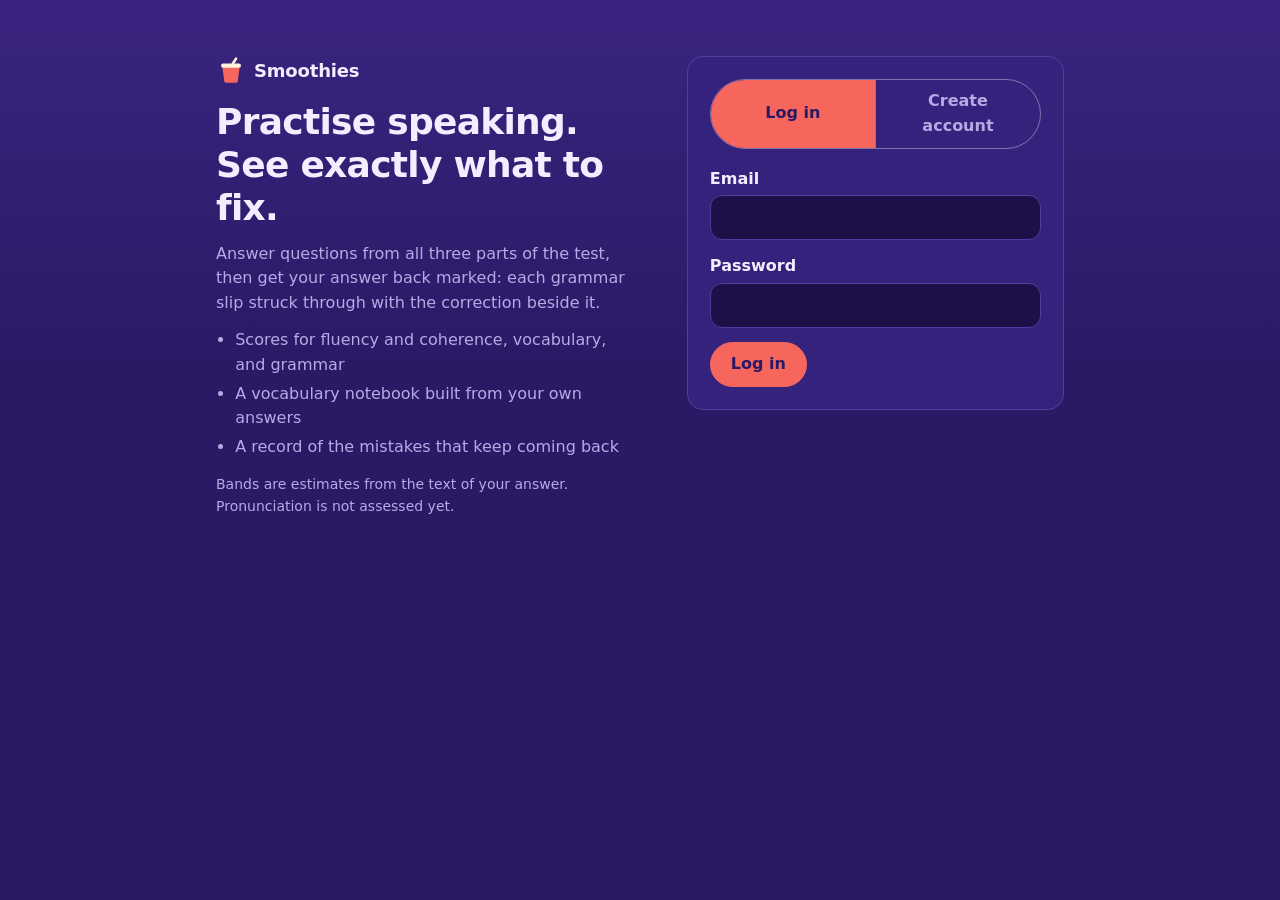
==== frontend/app/index.html @ 10e9349b "animation" ====
<!doctype html>
<html lang="en">
<head>
  <meta charset="utf-8">
  <meta name="viewport" content="width=device-width, initial-scale=1">
  <title>Smoothies</title>
  <meta name="description" content="Practise IELTS Speaking, get your answers marked, and track the mistakes that keep coming back.">
  <meta name="color-scheme" content="dark">
  <link rel="icon" href="data:image/svg+xml,%3Csvg xmlns='http://www.w3.org/2000/svg' viewBox='0 0 32 32'%3E%3Crect width='32' height='32' rx='8' fill='%232a1a66'/%3E%3Cpath d='M9 12h14l-2 15H11z' fill='%23f6665c'/%3E%3Crect x='7' y='9' width='18' height='4' rx='2' fill='%23fff1dc'/%3E%3Cpath d='M18 9l3-6' stroke='%23fff1dc' stroke-width='2.4' stroke-linecap='round'/%3E%3C/svg%3E">
  <link rel="stylesheet" href="../css/styles.css">
</head>
<body>
  <div id="app"></div>
  <div id="toasts" role="status" aria-live="polite"></div>
  <noscript><p style="padding:1rem">This app needs JavaScript to run.</p></noscript>
  <script type="module" src="../js/main.js"></script>
</body>
</html>
---- frontend/css/styles.css ----
/* ---------- tokens ---------- */
:root {
  color-scheme: dark;

  /* purples taken from the reference scene, coral and cream from the smoothie animation */
  --bg: #2a1a66;
  --bg-deep: #1d1049;
  --sky: #5b3f9a;
  --surface: #35227d;
  --surface-2: #412c91;
  --ink: #f3eeff;
  --muted: #b8a9e6;
  --line: #4f3c9e;

  --accent: #f6665c;
  --accent-ink: #2a1a66;
  --accent-soft: rgba(246, 102, 92, 0.18);
  --accent-text: #ff9a92;

  --red: #ff9db0;
  --red-soft: rgba(255, 157, 176, 0.14);
  --green: #7fe3bd;
  --green-soft: rgba(127, 227, 189, 0.13);

  /* "exam paper" surfaces keep a light background so red and green pen marks read clearly */
  --paper: #fff6e6;
  --paper-ink: #2b2a57;
  --pen-red: #c2264b;
  --pen-red-soft: #fde3e9;
  --pen-green: #167a57;
  --pen-green-soft: #d9f3e7;

  --focus: #ffd2a8;

  --font-ui: "Segoe UI Variable Text", "Segoe UI", system-ui, -apple-system, "Helvetica Neue", Arial, sans-serif;
  --font-display: "Segoe UI Variable Display", "Segoe UI", system-ui, -apple-system, "Helvetica Neue", Arial, sans-serif;
  --font-script: Georgia, "Iowan Old Style", "Palatino Linotype", "Times New Roman", serif;

  --step--1: 0.875rem;
  --step-0: 1rem;
  --step-1: 1.25rem;
  --step-2: 1.625rem;
  --step-3: 2.125rem;
  --radius: 12px;
}

/* ---------- base ---------- */
* { box-sizing: border-box; }
html { -webkit-text-size-adjust: 100%; }
body {
  margin: 0;
  background: var(--bg);
  background-image: linear-gradient(#3a2480 0, var(--bg) 360px);
  background-repeat: no-repeat;
  color: var(--ink);
  font: 400 var(--step-0)/1.55 var(--font-ui);
}
h1, h2, h3, h4 { line-height: 1.2; margin: 0; font-weight: 650; letter-spacing: -0.01em; font-family: var(--font-display); }
h1 { font-size: var(--step-3); }
h2 { font-size: var(--step-2); }
h3 { font-size: var(--step-1); }
h4 { font-size: var(--step-0); }
p { margin: 0 0 0.75em; max-width: 68ch; }
a { color: var(--accent-text); }
ul, ol { margin: 0; padding-left: 1.2em; }
li + li { margin-top: 0.25em; }
button, input, select, textarea { font: inherit; color: inherit; }
:focus-visible { outline: 3px solid var(--focus); outline-offset: 2px; border-radius: 4px; }
[hidden] { display: none !important; }
::selection { background: var(--accent); color: var(--accent-ink); }
.muted { color: var(--muted); }
.small { font-size: var(--step--1); }
.sr-only { position: absolute; width: 1px; height: 1px; overflow: hidden; clip: rect(0 0 0 0); white-space: nowrap; }

/* ---------- shell ---------- */
.topbar {
  background: rgba(29, 16, 73, 0.88);
  -webkit-backdrop-filter: blur(10px);
  backdrop-filter: blur(10px);
  border-bottom: 1px solid rgba(255, 255, 255, 0.08);
  position: sticky; top: 0; z-index: 10;
}
.topbar-inner {
  max-width: 1000px; margin: 0 auto; padding: 0 16px;
  display: flex; align-items: center; gap: 24px; min-height: 60px; flex-wrap: wrap;
}
.brand { font-weight: 750; color: var(--ink); text-decoration: none; display: flex; align-items: center; gap: 8px; font-family: var(--font-display); font-size: 1.125rem; letter-spacing: -0.01em; }
.brand-mark { display: inline-grid; place-items: center; }
.nav { display: flex; gap: 4px; flex: 1; overflow-x: auto; justify-content: center; }
.nav a {
  color: var(--ink); opacity: 0.72; text-decoration: none; padding: 22px 12px 18px; border-bottom: 2px solid transparent;
  white-space: nowrap; font-size: 0.75rem; letter-spacing: 0.12em; text-transform: uppercase; font-weight: 500;
}
.nav a:hover { opacity: 1; }
.nav a[aria-current="page"] { opacity: 1; border-bottom-color: var(--ink); }
.user-menu { display: flex; align-items: center; gap: 14px; font-size: var(--step--1); }
.user-menu a { color: var(--muted); }

.page { max-width: 920px; margin: 0 auto; padding: 36px 16px 80px; }
.page-head { margin-bottom: 28px; }
.page-head h1 { margin-bottom: 6px; font-weight: 750; }
.lede { color: var(--muted); margin: 0; }

.section { border-top: 1px solid var(--line); padding: 24px 0; }
.section > h2, .section > h3 { margin-bottom: 14px; }
.section-head { display: flex; align-items: baseline; justify-content: space-between; gap: 12px; flex-wrap: wrap; margin-bottom: 14px; }
.section-head h2, .section-head h3 { margin: 0; }
.cols { display: grid; gap: 32px; grid-template-columns: 1fr 1fr; }
@media (max-width: 720px) {
  .cols { grid-template-columns: 1fr; gap: 24px; }
  .topbar-inner { gap: 4px 16px; padding-top: 8px; }
  .nav { order: 3; flex-basis: 100%; justify-content: flex-start; }
  .nav a { padding-top: 14px; }
  .user-menu { margin-left: auto; }
}

/* ---------- buttons & forms ---------- */
.btn {
  display: inline-flex; align-items: center; justify-content: center; gap: 8px;
  border: 1.5px solid rgba(243, 238, 255, 0.55); background: transparent; color: var(--ink);
  padding: 9px 20px; border-radius: 999px; cursor: pointer; font-weight: 600; text-decoration: none;
  min-height: 42px;
}
.btn:hover { background: rgba(255, 255, 255, 0.09); border-color: var(--ink); }
.btn:disabled { opacity: 0.55; cursor: not-allowed; }
.btn-primary { background: var(--accent); border-color: var(--accent); color: var(--accent-ink); }
.btn-primary:hover { background: var(--accent); border-color: var(--accent); filter: brightness(1.08); }
.btn-quiet { background: transparent; border-color: transparent; color: var(--accent-text); padding-inline: 10px; }
.btn-quiet:hover { background: var(--accent-soft); border-color: transparent; }
.btn-danger { color: var(--red); }
.btn-small { min-height: 34px; padding: 5px 16px; font-size: 0.8125rem; }
.btn-lg { min-height: 50px; padding: 12px 28px; font-size: 1.0625rem; }
.btn-row { display: flex; flex-wrap: wrap; gap: 10px; align-items: center; }

label { display: block; font-weight: 550; margin-bottom: 4px; }
.field { margin-bottom: 14px; }
.field .hint { color: var(--muted); font-size: var(--step--1); margin-top: 4px; }
input[type="text"], input[type="email"], input[type="password"], input[type="number"], select, textarea {
  width: 100%; padding: 9px 14px; border: 1.5px solid var(--line); border-radius: var(--radius);
  background: var(--bg-deep); min-height: 42px; color: var(--ink);
}
input::placeholder, textarea::placeholder { color: var(--muted); opacity: 0.8; }
input:disabled { opacity: 0.6; }
select option { background: var(--bg-deep); color: var(--ink); }
/* the answer box is a sheet of exam paper */
textarea {
  resize: vertical; min-height: 180px; line-height: 1.6; font-family: var(--font-script); font-size: 1.05rem;
  background: var(--paper); color: var(--paper-ink); border-color: transparent;
}
textarea::placeholder { color: #7b7699; }
.inline-fields { display: flex; flex-wrap: wrap; gap: 12px; align-items: flex-end; }
.inline-fields .field { margin-bottom: 0; }
.check { display: flex; gap: 8px; align-items: center; font-weight: 400; margin: 0; }
.check input { width: auto; min-height: 0; accent-color: var(--accent); }

.seg { display: inline-flex; border: 1.5px solid rgba(243, 238, 255, 0.4); border-radius: 999px; overflow: hidden; }
.seg button { border: 0; background: transparent; padding: 9px 20px; cursor: pointer; font-weight: 600; color: var(--muted); }
.seg button + button { border-left: 1.5px solid rgba(243, 238, 255, 0.4); }
.seg button:hover { color: var(--ink); }
.seg button[aria-pressed="true"] { background: var(--accent); color: var(--accent-ink); }
.seg-desc { margin-top: 8px; }

/* ---------- small parts ---------- */
.chip {
  display: inline-block; padding: 1px 10px; border-radius: 999px; font-size: 0.8125rem;
  background: rgba(255, 255, 255, 0.07); border: 1px solid var(--line); color: var(--muted); white-space: nowrap;
}
.chip-accent { background: var(--accent-soft); border-color: transparent; color: var(--accent-text); }
.chip-green { background: var(--green-soft); border-color: transparent; color: var(--green); }
.chip-red { background: var(--accent-soft); border-color: transparent; color: var(--accent-text); }

.callout { padding: 12px 14px; border-radius: var(--radius); border: 1px solid var(--line); background: var(--surface); }
.callout.error { background: var(--accent-soft); border-color: rgba(246, 102, 92, 0.4); color: var(--ink); }
.callout.error strong { color: var(--accent-text); }
.callout.info { background: var(--surface-2); border-color: transparent; }

.loading { display: flex; gap: 10px; align-items: center; color: var(--muted); padding: 16px 0; }
.spinner { width: 18px; height: 18px; border-radius: 50%; border: 3px solid var(--line); border-top-color: var(--accent); animation: spin 0.8s linear infinite; }
@keyframes spin { to { transform: rotate(360deg); } }

.empty { padding: 28px 0; }
.empty h3 { margin-bottom: 6px; }
.empty p { color: var(--muted); }

.stats { display: flex; flex-wrap: wrap; margin: 0; padding: 0; }
.stats > div { padding: 4px 28px 4px 0; margin-right: 28px; border-right: 1px solid var(--line); min-width: 96px; display: flex; flex-direction: column; }
.stats > div:last-child { border-right: 0; margin-right: 0; }
.stats dt { color: var(--muted); font-size: var(--step--1); order: 2; }
.stats dd { margin: 0; font-family: var(--font-script); font-size: var(--step-3); line-height: 1.1; order: 1; }
@media (max-width: 600px) { .stats > div { border-right: 0; margin-right: 0; padding-right: 24px; margin-bottom: 12px; } }

.bar { height: 8px; border-radius: 999px; background: rgba(255, 255, 255, 0.12); overflow: hidden; }
.bar-fill { height: 100%; background: #d9cffb; border-radius: 999px; }
.bar-row { margin-bottom: 14px; }
.bar-row .bar-label { display: flex; justify-content: space-between; margin-bottom: 4px; gap: 12px; }
.bar-row .bar-label strong { font-family: var(--font-script); font-size: var(--step-1); }
.bar-row.weakest .bar-fill { background: var(--accent); }

/* list rows (sessions, questions, vocabulary, issues) */
.rows { list-style: none; padding: 0; margin: 0; }
.rows > li { padding: 14px 0; border-top: 1px solid var(--line); margin: 0; }
.rows > li:first-child { border-top: 0; }
.row-main { display: flex; justify-content: space-between; align-items: flex-start; gap: 16px; flex-wrap: wrap; }
.row-title { font-weight: 600; }
.row-title a { color: inherit; text-decoration: none; }
.row-title a:hover { text-decoration: underline; }
.row-meta { display: flex; gap: 8px; flex-wrap: wrap; align-items: center; margin-top: 4px; }
.example { color: var(--muted); margin: 4px 0 0; font-style: italic; }

/* ---------- band numerals ---------- */
.band { font-family: var(--font-script); font-weight: 700; font-variant-numeric: lining-nums; }
.band-hero { display: flex; gap: 28px; align-items: center; flex-wrap: wrap; padding: 8px 0 24px; }
.band-hero .band-big { font-size: 5rem; line-height: 1; color: var(--ink); }
.band-hero .band-caption { color: var(--muted); font-size: var(--step--1); display: block; }
.mini-scores { display: flex; gap: 22px; flex-wrap: wrap; margin: 0; }
.mini-scores div { display: flex; flex-direction: column; }
.mini-scores dt { color: var(--muted); font-size: var(--step--1); order: 2; }
.mini-scores dd { margin: 0; font-family: var(--font-script); font-size: var(--step-2); order: 1; }

/* ---------- the marked script (exam paper) ---------- */
.script {
  background: var(--paper); color: var(--paper-ink); border-radius: var(--radius);
  padding: 18px 22px; border-left: 5px solid var(--accent);
}
.transcript { font-family: var(--font-script); font-size: 1.1rem; line-height: 1.9; margin: 0; white-space: pre-wrap; max-width: none; }
.transcript del.err {
  text-decoration: line-through; text-decoration-color: var(--pen-red); text-decoration-thickness: 2px;
  color: var(--pen-red); background: var(--pen-red-soft); padding: 0 2px; border-radius: 3px;
}
.transcript ins.fix {
  text-decoration: none; color: var(--pen-green); background: var(--pen-green-soft); padding: 0 3px; border-radius: 3px; font-weight: 600;
}
.legend { display: flex; gap: 18px; flex-wrap: wrap; margin-top: 10px; font-size: var(--step--1); color: var(--muted); }
.legend del { color: var(--red); text-decoration-thickness: 2px; }
.legend ins { color: var(--green); text-decoration: none; font-weight: 600; }

.issue { padding: 12px 0; border-top: 1px solid var(--line); }
.issue:first-child { border-top: 0; }
.issue .pair { font-family: var(--font-script); font-size: 1.05rem; }
.issue del { color: var(--red); text-decoration-thickness: 2px; }
.issue ins { color: var(--green); text-decoration: none; font-weight: 600; }

.criterion { padding: 16px 0; border-top: 1px solid var(--line); }
.criterion:first-child { border-top: 0; }
.criterion-head { display: flex; justify-content: space-between; align-items: baseline; gap: 12px; margin-bottom: 6px; }
.criterion-head .band { font-size: var(--step-2); }
.pros-cons { display: grid; grid-template-columns: 1fr 1fr; gap: 24px; margin-top: 10px; }
@media (max-width: 640px) { .pros-cons { grid-template-columns: 1fr; gap: 10px; } }
.pros-cons h4 { font-size: var(--step--1); margin-bottom: 4px; color: var(--muted); font-weight: 600; }

.improved {
  font-family: var(--font-script); font-size: 1.05rem; line-height: 1.8; background: var(--green-soft);
  border-left: 5px solid var(--green); padding: 16px 18px; border-radius: var(--radius); margin: 0; max-width: none;
}
.vocab-grid { display: grid; gap: 12px; grid-template-columns: repeat(auto-fill, minmax(260px, 1fr)); }
.vocab { border: 1px solid var(--line); background: var(--surface); border-radius: var(--radius); padding: 12px 14px; }
.vocab .term { font-weight: 650; }
.vocab p { margin: 4px 0 0; }

.question-card { border-left: 5px solid var(--accent); padding: 4px 0 4px 18px; margin-bottom: 18px; }
.question-card .q-text { font-family: var(--font-script); font-size: var(--step-1); margin: 0 0 6px; max-width: 60ch; }
.question-card ul { color: var(--muted); }
.counter { display: flex; justify-content: space-between; gap: 12px; flex-wrap: wrap; margin: 6px 0 14px; color: var(--muted); font-size: var(--step--1); }
.timer { font-variant-numeric: tabular-nums; font-weight: 600; color: var(--ink); }

/* ---------- chart ---------- */
.chart { width: 100%; height: auto; display: block; }
.chart .grid-line { stroke: rgba(255, 255, 255, 0.12); stroke-width: 1; }
.chart .axis-label { fill: var(--muted); font-size: 11px; font-family: var(--font-ui); }
.chart .trend-line { fill: none; stroke: #d9cffb; stroke-width: 2.5; stroke-linejoin: round; stroke-linecap: round; }
.chart .trend-dot { fill: var(--bg); stroke: var(--accent); stroke-width: 3; }
.chart .trend-target { stroke: var(--green); stroke-width: 1.5; stroke-dasharray: 5 4; }
.chart .target-label { fill: var(--green); font-size: 11px; }

/* ---------- auth ---------- */
.auth { max-width: 880px; margin: 0 auto; padding: 56px 16px; display: grid; grid-template-columns: 1.1fr 1fr; gap: 56px; align-items: start; }
@media (max-width: 760px) { .auth { grid-template-columns: 1fr; gap: 28px; padding-top: 32px; } }
.auth h1 { margin: 14px 0 12px; font-size: 2.25rem; font-weight: 800; letter-spacing: -0.02em; }
.auth .pitch p, .auth .pitch ul { color: var(--muted); }
.auth-form { background: var(--surface); border: 1px solid var(--line); border-radius: 16px; padding: 22px; }
.auth-form .seg { margin-bottom: 18px; width: 100%; }
.auth-form .seg button { flex: 1; }

/* ---------- toasts ---------- */
#toasts { position: fixed; bottom: 16px; right: 16px; left: 16px; display: flex; flex-direction: column; align-items: flex-end; gap: 8px; pointer-events: none; z-index: 50; }
.toast { pointer-events: auto; max-width: 440px; background: var(--paper); color: var(--paper-ink); padding: 10px 16px; border-radius: var(--radius); box-shadow: 0 6px 24px rgba(0, 0, 0, 0.35); font-weight: 550; }
.toast.error { background: var(--accent); color: var(--accent-ink); }
.toast.success { background: var(--green); color: #0f3d2c; }

details.more { margin-top: 10px; }
details.more > summary { cursor: pointer; color: var(--accent-text); font-weight: 600; padding: 6px 0; }

@media (prefers-reduced-motion: reduce) {
  .spinner { animation-duration: 2.4s; }
}
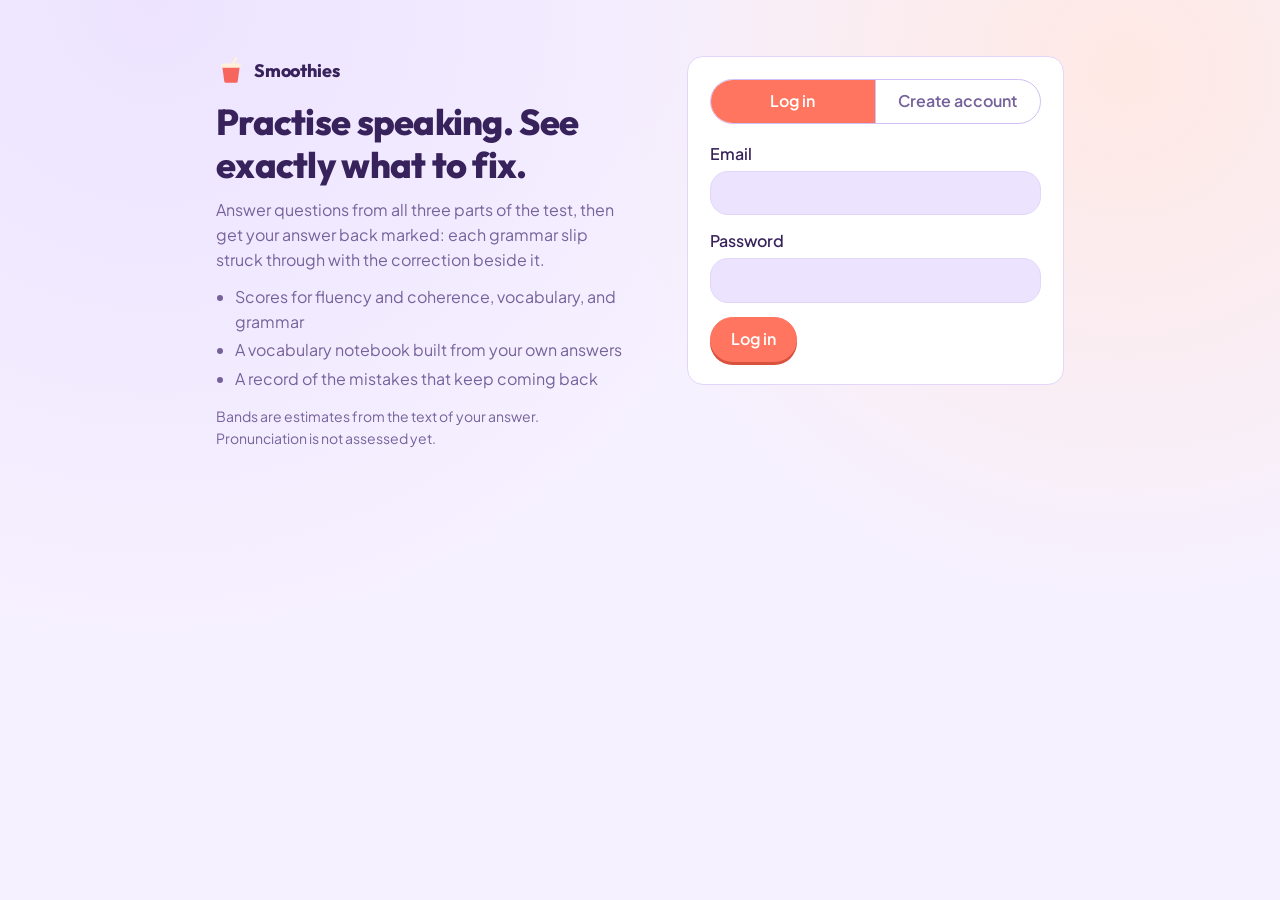
==== commit 7d302751: "new features" ====
--- a/frontend/app/index.html
+++ b/frontend/app/index.html
@@ -8,6 +8,13 @@
   <meta name="color-scheme" content="dark">
   <link rel="icon" href="data:image/svg+xml,%3Csvg xmlns='http://www.w3.org/2000/svg' viewBox='0 0 32 32'%3E%3Crect width='32' height='32' rx='8' fill='%232a1a66'/%3E%3Cpath d='M9 12h14l-2 15H11z' fill='%23f6665c'/%3E%3Crect x='7' y='9' width='18' height='4' rx='2' fill='%23fff1dc'/%3E%3Cpath d='M18 9l3-6' stroke='%23fff1dc' stroke-width='2.4' stroke-linecap='round'/%3E%3C/svg%3E">
   <link rel="stylesheet" href="../css/styles.css">
+  <link rel="stylesheet" href="../css/features.css">
+  <link rel="preconnect" href="https://fonts.googleapis.com" />
+<link rel="preconnect" href="https://fonts.gstatic.com" crossorigin />
+<link
+  href="https://fonts.googleapis.com/css2?family=Fraunces:opsz,wght@9..144,600;9..144,700&family=Outfit:wght@600;700;800&family=Plus+Jakarta+Sans:wght@400;500;600;700&display=swap"
+  rel="stylesheet"
+/>
 </head>
 <body>
   <div id="app"></div>
--- a/frontend/css/styles.css
+++ b/frontend/css/styles.css
@@ -1,59 +1,63 @@
 /* ---------- tokens ---------- */
 :root {
-  color-scheme: dark;
-
-  /* purples taken from the reference scene, coral and cream from the smoothie animation */
-  --bg: #2a1a66;
-  --bg-deep: #1d1049;
-  --sky: #5b3f9a;
-  --surface: #35227d;
-  --surface-2: #412c91;
-  --ink: #f3eeff;
-  --muted: #b8a9e6;
-  --line: #4f3c9e;
-
-  --accent: #f6665c;
-  --accent-ink: #2a1a66;
-  --accent-soft: rgba(246, 102, 92, 0.18);
-  --accent-text: #ff9a92;
-
-  --red: #ff9db0;
-  --red-soft: rgba(255, 157, 176, 0.14);
-  --green: #7fe3bd;
-  --green-soft: rgba(127, 227, 189, 0.13);
-
-  /* "exam paper" surfaces keep a light background so red and green pen marks read clearly */
-  --paper: #fff6e6;
-  --paper-ink: #2b2a57;
-  --pen-red: #c2264b;
+  color-scheme: light;
+
+  /* airy lavender background & crisp white/lilac surfaces */
+  --bg: #f6f1ff;
+  --bg-deep: #ece3ff;
+  --sky: #dfd1ff;
+  --surface: #ffffff;
+  --surface-2: #f1e9ff;
+  --ink: #38225c;         /* deep plum ink (from the mascot's outlines) */
+  --muted: #76629b;       /* soft muted violet */
+  --line: #e2d6fa;        /* delicate lilac borders */
+
+  /* coral smoothie accent */
+  --accent: #ff755f;
+  --accent-ink: #ffffff;
+  --accent-soft: rgba(255, 117, 95, 0.14);
+  --accent-text: #e0523c;
+
+  /* sparkle yellow & feedback colors */
+  --sparkle: #ffd15c;
+  --red: #d94162;
+  --red-soft: #ffe5eb;
+  --green: #169c6d;
+  --green-soft: #dff7ed;
+
+  /* warm book-page cream for exam transcripts */
+  --paper: #fffaf2;
+  --paper-ink: #38225c;
+  --pen-red: #c92a4c;
   --pen-red-soft: #fde3e9;
-  --pen-green: #167a57;
+  --pen-green: #147a55;
   --pen-green-soft: #d9f3e7;
 
-  --focus: #ffd2a8;
-
-  --font-ui: "Segoe UI Variable Text", "Segoe UI", system-ui, -apple-system, "Helvetica Neue", Arial, sans-serif;
-  --font-display: "Segoe UI Variable Display", "Segoe UI", system-ui, -apple-system, "Helvetica Neue", Arial, sans-serif;
-  --font-script: Georgia, "Iowan Old Style", "Palatino Linotype", "Times New Roman", serif;
+  --focus: #ff9f87;
+
+  --font-ui: "Plus Jakarta Sans", "Inter", system-ui, -apple-system, sans-serif;
+  --font-display: "Outfit", "Plus Jakarta Sans", system-ui, -apple-system, sans-serif;
+  --font-script: "Fraunces", Georgia, serif;
 
   --step--1: 0.875rem;
   --step-0: 1rem;
   --step-1: 1.25rem;
   --step-2: 1.625rem;
   --step-3: 2.125rem;
-  --radius: 12px;
-}
-
+  --radius: 18px;         /* rounder, friendlier corners */
+}
 /* ---------- base ---------- */
 * { box-sizing: border-box; }
 html { -webkit-text-size-adjust: 100%; }
 body {
   margin: 0;
   background: var(--bg);
-  background-image: linear-gradient(#3a2480 0, var(--bg) 360px);
-  background-repeat: no-repeat;
+  background-image: radial-gradient(circle at 12% 0%, #ede3ff 0%, transparent 45%),
+                    radial-gradient(circle at 88% 8%, #ffe9e4 0%, transparent 38%);
+  background-attachment: fixed;
   color: var(--ink);
   font: 400 var(--step-0)/1.55 var(--font-ui);
+  -webkit-font-smoothing: antialiased;
 }
 h1, h2, h3, h4 { line-height: 1.2; margin: 0; font-weight: 650; letter-spacing: -0.01em; font-family: var(--font-display); }
 h1 { font-size: var(--step-3); }
@@ -81,14 +85,15 @@
   position: sticky; top: 0; z-index: 10;
 }
 .topbar-inner {
-  max-width: 1000px; margin: 0 auto; padding: 0 16px;
+  max-width: 1240px; margin: 0 auto; padding: 0 16px;
   display: flex; align-items: center; gap: 24px; min-height: 60px; flex-wrap: wrap;
 }
 .brand { font-weight: 750; color: var(--ink); text-decoration: none; display: flex; align-items: center; gap: 8px; font-family: var(--font-display); font-size: 1.125rem; letter-spacing: -0.01em; }
 .brand-mark { display: inline-grid; place-items: center; }
-.nav { display: flex; gap: 4px; flex: 1; overflow-x: auto; justify-content: center; }
+.nav { display: flex; gap: 2px; flex: 1 1 auto; min-width: 0; overflow-x: auto; justify-content: center; scrollbar-width: none; }
+.nav a { flex: none; }
 .nav a {
-  color: var(--ink); opacity: 0.72; text-decoration: none; padding: 22px 12px 18px; border-bottom: 2px solid transparent;
+  color: var(--ink); opacity: 0.72; text-decoration: none; padding: 22px 10px 18px; border-bottom: 2px solid transparent;
   white-space: nowrap; font-size: 0.75rem; letter-spacing: 0.12em; text-transform: uppercase; font-weight: 500;
 }
 .nav a:hover { opacity: 1; }
@@ -215,8 +220,11 @@
 .mini-scores { display: flex; gap: 22px; flex-wrap: wrap; margin: 0; }
 .mini-scores div { display: flex; flex-direction: column; }
 .mini-scores dt { color: var(--muted); font-size: var(--step--1); order: 2; }
-.mini-scores dd { margin: 0; font-family: var(--font-script); font-size: var(--step-2); order: 1; }
-
+.mini-scores dd {
+  font-family: var(--font-display);
+  font-weight: 700;
+  font-variant-numeric: tabular-nums;
+}
 /* ---------- the marked script (exam paper) ---------- */
 .script {
   background: var(--paper); color: var(--paper-ink); border-radius: var(--radius);
@@ -293,3 +301,134 @@
 @media (prefers-reduced-motion: reduce) {
   .spinner { animation-duration: 2.4s; }
 }
+
+.page.wide { max-width: 1240px; }
+
+
+
+/*new styles*/
+/* ---------- Pastel Theme Overrides ---------- */
+.topbar {
+  background: rgba(246, 241, 255, 0.86);
+  border-bottom: 1.5px solid var(--line);
+}
+
+.nav a[aria-current="page"] {
+  color: var(--accent-text);
+  border-bottom-color: var(--accent);
+}
+
+.btn {
+  border-color: #d1c0f5;
+  background: #ffffff;
+  color: var(--ink);
+  box-shadow: 0 2px 0 #e2d6fa;
+  transition: transform 0.12s ease, box-shadow 0.12s ease, background 0.15s ease;
+}
+
+.btn:hover {
+  background: var(--surface-2);
+  border-color: #b79eed;
+  transform: translateY(-1px);
+}
+
+.btn-primary {
+  background: var(--accent);
+  border-color: var(--accent);
+  color: #ffffff;
+  box-shadow: 0 3px 0 #d9523d;
+}
+
+.btn-primary:hover {
+  background: #ff644c;
+  border-color: #ff644c;
+  filter: none;
+}
+
+.seg {
+  border-color: #d1c0f5;
+  background: #ffffff;
+}
+
+.seg button + button {
+  border-left-color: #d1c0f5;
+}
+
+.bar {
+  background: #e9e0fb;
+  height: 10px;
+}
+
+.bar-fill {
+  background: linear-gradient(90deg, #9b7bf0, #7c56e6);
+}
+
+.bar-row.weakest .bar-fill {
+  background: linear-gradient(90deg, #ff9a85, #ff755f);
+}
+
+.chip {
+  background: var(--surface-2);
+  border-color: var(--line);
+  color: var(--ink);
+}
+
+/* Band Over Time Chart — Pastel Card Style */
+.trend-card {
+  background: #ffffff;
+  border: 1.5px solid var(--line);
+  border-radius: 24px;
+  box-shadow: 0 10px 28px rgba(84, 52, 145, 0.08);
+  backdrop-filter: none;
+}
+
+.trend-card .grid-line {
+  stroke: #ede6fb;
+}
+
+.trend-card .axis-label {
+  fill: var(--muted);
+}
+
+.trend-card .trend-target {
+  stroke: var(--green);
+  opacity: 0.7;
+}
+
+.target-pill rect {
+  fill: var(--green-soft);
+  stroke: rgba(22, 156, 109, 0.35);
+}
+
+.target-pill text {
+  fill: #0f7a53;
+}
+
+.trend-card .trend-line {
+  filter: drop-shadow(0 6px 10px rgba(255, 117, 95, 0.25));
+}
+
+.trend-card .trend-dot {
+  fill: #ffffff;
+  stroke: var(--accent);
+  stroke-width: 3;
+}
+
+.trend-card .trend-dot:hover {
+  stroke: var(--ink);
+}
+
+.trend-tooltip {
+  background: #ffffff;
+  color: var(--ink);
+  border: 1.5px solid #ffd0c7;
+  box-shadow: 0 10px 24px rgba(56, 34, 92, 0.14);
+}
+
+.trend-tooltip-meta {
+  color: var(--muted);
+}
+
+.trend-tooltip strong {
+  color: var(--accent-text);
+}
--- a/frontend/css/features.css
+++ b/frontend/css/features.css
@@ -0,0 +1,168 @@
+/* Practice layout, recorder, stories, dashboard hero. Uses the tokens from styles.css. */
+
+.hero-strip { display: flex; align-items: center; gap: 22px; padding: 18px 24px; margin-bottom: 18px; border-radius: 18px; /* Replace the dark purple background on your dashboard banner with this: */
+background: linear-gradient(135deg, #efe6ff 0%, #f8f4ff 55%, #fff0ec 100%);
+border: 1.5px solid var(--line);
+box-shadow: 0 10px 28px rgba(84, 52, 145, 0.08); overflow: hidden; }
+.hero-strip h1 { font-size: var(--step-2); margin-bottom: 4px; }
+.hero-strip .lede { margin: 0 0 12px; }
+.hero-art { flex: none; filter: drop-shadow(0 10px 18px rgba(20, 8, 60, .4)); }
+.dash-hero .btn-row { margin-top: 4px; }
+.quick-links { display: grid; grid-template-columns: repeat(3, 1fr); gap: 12px; margin-bottom: 20px; }
+.quick-links a { display: flex; align-items: center; gap: 12px; padding: 14px 16px; border-radius: 14px; background: var(--surface); border: 1px solid var(--line); color: var(--ink); text-decoration: none; }
+.quick-links a:hover { background: var(--surface-2); }
+.quick-links svg { color: var(--accent-text); flex: none; }
+.quick-links small { display: block; color: var(--muted); }
+
+/* three-column practice */
+.practice-grid { display: grid; grid-template-columns: 250px minmax(0, 1fr) 270px; gap: 20px; align-items: start; }
+.col-left, .col-right { position: sticky; top: 76px; }
+.col-title { font-size: var(--step-1); margin-bottom: 10px; }
+.cluster-list { list-style: none; margin: 0; padding: 0; display: grid; gap: 6px; }
+.cluster-list li + li { margin: 0; }
+.cluster-btn { display: flex; align-items: center; gap: 10px; width: 100%; text-align: left; padding: 9px 10px; border-radius: 12px; border: 1px solid transparent; background: transparent; color: var(--ink); cursor: pointer; }
+.cluster-btn:hover { background: var(--surface); }
+.cluster-btn[aria-pressed="true"] { background: var(--surface-2); border-color: var(--line); box-shadow: inset 3px 0 0 var(--accent); }
+.cluster-ico { display: grid; place-items: center; width: 34px; height: 34px; border-radius: 10px; background: var(--accent-soft); color: var(--accent-text); flex: none; }
+.cluster-txt { display: grid; line-height: 1.25; min-width: 0; }
+.cluster-txt small { color: var(--muted); }
+.chips { display: flex; flex-wrap: wrap; gap: 8px; }
+.tchip { display: inline-flex; align-items: center; gap: 6px; padding: 6px 12px; border-radius: 999px; border: 1px solid var(--line); background: var(--surface); color: var(--ink); cursor: pointer; font: inherit; font-size: var(--step--1); }
+.tchip small { color: var(--muted); }
+.tchip:hover { background: var(--surface-2); }
+.tchip[aria-pressed="true"] { background: var(--accent); border-color: var(--accent); color: #fff; }
+.tchip[aria-pressed="true"] small { color: #fff; }
+.topic-tiles { margin-top: 14px; }
+.side-card { padding: 14px 16px; margin-bottom: 14px; border-radius: 14px; background: var(--surface); border: 1px solid var(--line); }
+.side-card h3 { font-size: var(--step-0); margin-bottom: 10px; display: flex; align-items: center; gap: 6px; }
+.side-card.tip { background: linear-gradient(135deg, #4b33a3, #5a3cb8); }
+.side-card .rows > li { padding: 6px 0; }
+
+/* recorder */
+.recorder { padding: 14px; border-radius: 14px; background: var(--bg-deep); border: 1px dashed var(--line); }
+.rec-main { display: flex; align-items: center; gap: 14px; }
+.rec-btn { flex: none; display: grid; place-items: center; width: 58px; height: 58px; border-radius: 50%; border: 0; background: var(--accent); color: #fff; cursor: pointer; box-shadow: 0 6px 16px rgba(246, 102, 92, .4); }
+.rec-btn:disabled { opacity: .5; cursor: not-allowed; box-shadow: none; }
+.recorder[data-state="recording"] .rec-btn { animation: rec-pulse 1.3s ease-out infinite; }
+.rec-clock { font: 650 var(--step-1)/1 var(--font-display); font-variant-numeric: tabular-nums; }
+.recorder.over .rec-clock { color: var(--accent-text); }
+.rec-status { margin: 4px 0 0; }
+.rec-player { display: flex; align-items: center; gap: 12px; flex-wrap: wrap; margin-top: 12px; }
+.rec-player audio { max-width: 100%; height: 36px; }
+@keyframes rec-pulse { 0% { box-shadow: 0 0 0 0 rgba(246, 102, 92, .6); } 100% { box-shadow: 0 0 0 18px rgba(246, 102, 92, 0); } }
+
+/* stories */
+.section.tight { padding-block: 12px; }
+.seg button svg { vertical-align: -3px; }
+.story-grid, .lib-grid { display: grid; grid-template-columns: repeat(auto-fill, minmax(260px, 1fr)); gap: 16px; }
+.story-card { display: flex; flex-direction: column; gap: 8px; padding: 16px; border-radius: 16px; background: var(--surface); border: 1px solid var(--line); }
+.story-card h3 { font-size: var(--step-1); }
+.story-card .btn-row { margin-top: auto; align-items: center; justify-content: space-between; }
+.clamp { display: -webkit-box; -webkit-line-clamp: 3; -webkit-box-orient: vertical; overflow: hidden; margin: 0; }
+.story-body { max-width: 68ch; white-space: pre-wrap; line-height: 1.75; font-size: 1.05rem; }
+.sent { border-radius: 4px; transition: background .2s; }
+.sent.on { background: var(--accent-soft); box-shadow: 0 0 0 3px var(--accent-soft); }
+.lib-card { display: flex; flex-direction: column; text-align: left; padding: 0; overflow: hidden; border-radius: 16px; border: 1px solid var(--line); background: var(--surface); color: var(--ink); cursor: pointer; font: inherit; }
+.lib-card:hover { transform: translateY(-2px); border-color: var(--accent); }
+.lib-art { aspect-ratio: 16 / 10; background: var(--surface-2); }
+.lib-art .scene, .reader-art .scene { display: block; width: 100%; height: 100%; }
+.lib-text { display: grid; gap: 2px; padding: 12px 14px 14px; }
+.reader { max-width: 760px; }
+.reader-art { aspect-ratio: 16 / 8; border-radius: 18px; overflow: hidden; margin: 12px 0 16px; border: 1px solid var(--line); }
+.empty-hero { display: flex; align-items: center; gap: 18px; }
+.cluster-pick { display: grid; grid-template-columns: repeat(auto-fill, minmax(230px, 1fr)); gap: 4px 14px; margin-top: 6px; }
+fieldset.plain { border: 0; padding: 0; margin: 14px 0; }
+fieldset.plain legend { padding: 0; font-weight: 600; }
+.adapt { margin-top: 12px; padding: 14px; border-radius: 12px; background: var(--bg-deep); border: 1px solid var(--line); }
+.adapt h4 { margin-bottom: 4px; }
+
+@media (max-width: 1080px) {
+  .practice-grid { grid-template-columns: 220px minmax(0, 1fr); }
+  .col-right { grid-column: 1 / -1; position: static; display: grid; grid-template-columns: repeat(auto-fit, minmax(240px, 1fr)); gap: 14px; }
+  .col-right .side-card { margin: 0; }
+}
+@media (max-width: 760px) {
+  .practice-grid { grid-template-columns: minmax(0, 1fr); }
+  .col-left { position: static; }
+  .cluster-list { grid-auto-flow: column; grid-auto-columns: 78%; overflow-x: auto; padding-bottom: 6px; scroll-snap-type: x proximity; }
+  .cluster-list li { scroll-snap-align: start; }
+  .hero-strip { gap: 14px; padding: 14px 16px; }
+  .hero-art svg { width: 64px; height: auto; }
+  .hero-strip h1 { font-size: var(--step-1); }
+  .quick-links { grid-template-columns: 1fr; }
+  .empty-hero { flex-direction: column; }
+}
+@media (prefers-reduced-motion: reduce) {
+  .recorder[data-state="recording"] .rec-btn, .lib-card { animation: none; transition: none; }
+}
+
+/* generated pictures laid over the drawn fallbacks */
+.mascot-wrap, .scene-wrap { position: relative; }
+.scene-wrap { width: 100%; height: 100%; }
+.mascot-wrap { flex: none; }
+.photo { position: absolute; inset: 0; width: 100%; height: 100%; object-fit: cover; border-radius: inherit; }
+.mascot-wrap .photo { object-fit: contain; border-radius: 16px; }
+
+/* banners with illustrations */
+.hero-strip { justify-content: space-between; }
+.hero-copy { min-width: 0; max-width: 560px; }
+.hero-pic { flex: none; width: clamp(220px, 34%, 380px); aspect-ratio: 4 / 3; object-fit: cover; border-radius: 16px; margin: -18px -24px -18px 0; align-self: stretch; height: auto; }
+.hero-strip.compact { padding-block: 14px; }
+.hero-strip.compact .hero-pic { width: clamp(180px, 26%, 280px); }
+.empty-pic { max-width: 420px; margin: 0 auto 8px; }
+.empty-pic .pic { width: 100%; border-radius: 18px; display: block; }
+.empty-pic-img { width: 200px; border-radius: 18px; flex: none; }
+.auth-art img { width: 100%; max-width: 360px; border-radius: 18px; margin-top: 18px; display: block; }
+@media (max-width: 700px) {
+  .hero-strip { flex-direction: column; align-items: stretch; }
+  .hero-pic { width: 100%; margin: 0; aspect-ratio: 16 / 9; align-self: auto; }
+}
+
+.cluster-list .list-label { margin: 10px 4px 2px; font-size: var(--step--1); color: var(--muted); font-weight: 600; }
+.cluster-list .list-label:first-child { margin-top: 0; }
+@media (max-width: 760px) { .cluster-list .list-label { display: none; } }
+
+
+/* Fix empty-state card proportions inside grids */
+.story-grid > .empty,
+.story-grid > .empty-hero,
+.lib-grid > .empty,
+.lib-grid > .empty-hero {
+  grid-column: 1 / -1;
+}
+
+.empty-hero {
+  display: flex;
+  align-items: center;
+  gap: 28px;
+  max-width: 680px;
+  padding: 24px 28px;
+  background: var(--surface);
+  border: 1.5px solid var(--line);
+  border-radius: 22px;
+  box-shadow: 0 10px 28px rgba(84, 52, 145, 0.06);
+}
+
+.empty-hero > div {
+  flex: 1;
+  min-width: 0;
+}
+
+.empty-hero .btn {
+  white-space: nowrap;
+}
+
+.empty-pic-img {
+  width: 190px;
+  height: auto;
+  border-radius: 18px;
+  flex: none;
+}
+
+@media (max-width: 760px) {
+  .empty-hero {
+    flex-direction: column;
+    text-align: center;
+    padding: 22px 20px;
+  }
+}
